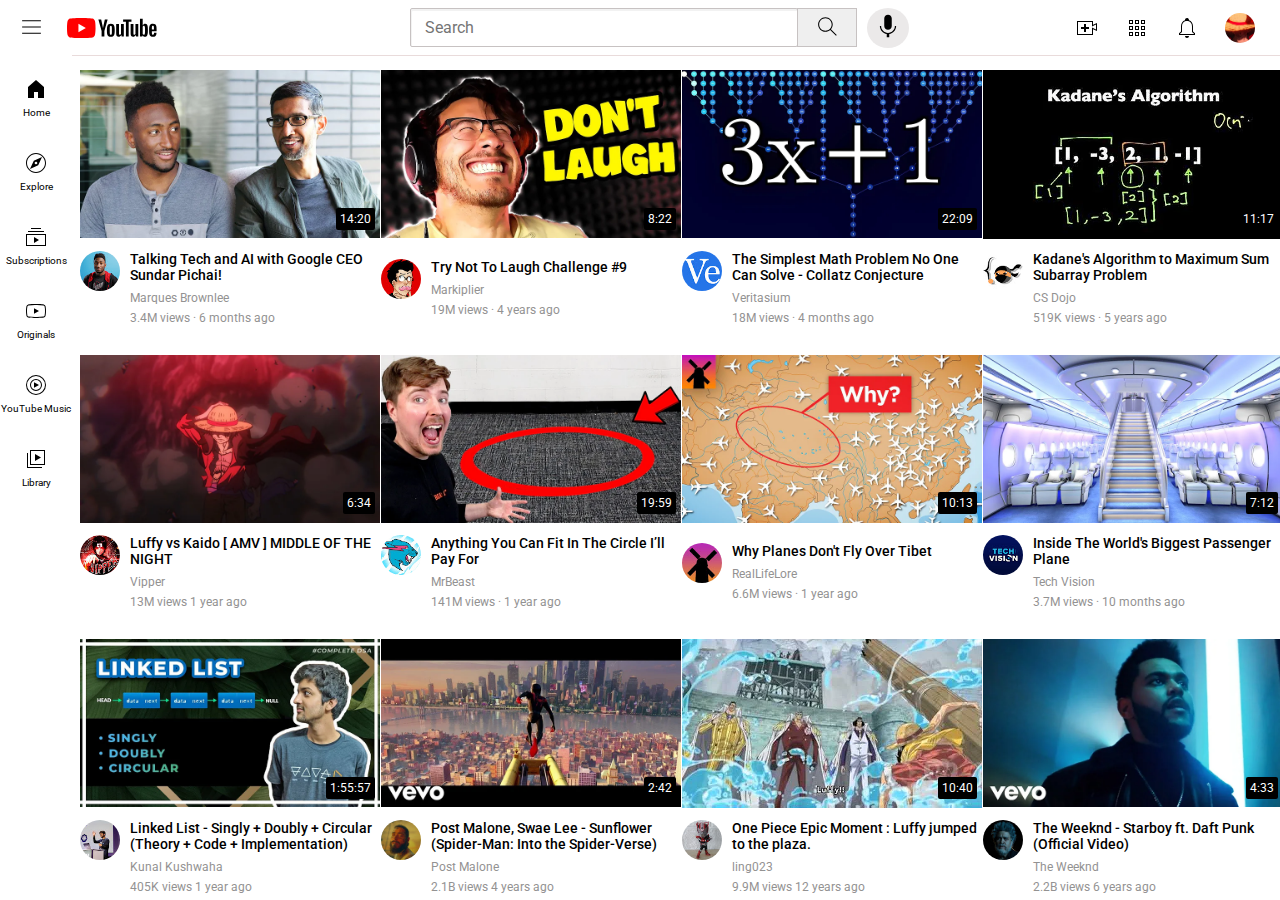
==== youtube/index.html @ da50f61a "DAY 5 HTML-CSS PROGRESS" ====
<!DOCTYPE html>
<html>
<head>
    <title>youtube clone</title> 
    <link rel="stylesheet" href="thumbnail.css">
    <link rel="stylesheet" href="grid_file.css">
    <link rel="stylesheet" href="header.css">
    <link rel="stylesheet" href="side-bar.css">
    <link rel="preconnect" href="https://fonts.googleapis.com">
    <link rel="preconnect" href="https://fonts.gstatic.com" crossorigin>
    <link href="https://fonts.googleapis.com/css2?family=Roboto:wght@400;500;700&display=swap" rel="stylesheet">
</head>
<body>
    <div class="header">
        <div class="left-section">
            <img class="ham" src="Logo/hamburger-menu.svg">
            <img class="ytlogo" src="Logo/youtube-logo.svg">
        </div>
        <div class="middle-section">
            <input class="search-bar" type="text" placeholder="Search">
            <button class="search-button"><img class="search-logo" src="Logo/search.svg"></button>
            <button class="voice-button"><img class="voice-search" src="Logo/voice-search-icon.svg"></button>
        </div>
        <div class="right-section">
            <img class="upload" src="Logo/upload.svg">
            <img class="apps" src="Logo/youtube-apps.svg">
            <img class="notifi" src="Logo/notifications.svg">
            <img class="dp" src="Logo/mydb.webp">
        </div>
    </div>
    <div class="sidebar">
        <div class="sidebar-link"><img src="Logo/home.svg"> Home</div>
        <div class="sidebar-link"><img src="Logo/explore.svg">Explore</div>
        <div class="sidebar-link"><img src="Logo/subscriptions.svg">Subscriptions</div>
        <div class="sidebar-link"><img src="Logo/originals.svg">Originals</div>
        <div class="sidebar-link"><img src="Logo/youtube-music.svg">YouTube Music</div>    
        <div class="sidebar-link"><img src="Logo/library.svg">Library</div>    
    </div>
    <div class="container">
        <div class="Img-class">
            <div class="thumbnail_row"><img class="thumbnail" src="Thumbnail/thumbnail-1.webp">
            <div class="video-time">14:20</div>
        </div>
            <div class="video-details">
                <div><img class="profile-pic" src="Profile/channel-1.jpeg"></div>
                <div>
                    <div class="video-title">Talking Tech and AI with Google CEO Sundar Pichai!</div>
                    <div class="video-creator">Marques Brownlee</div>
                    <div class="video-content">3.4M views · 6 months ago</div>
                </div>
            </div>
        </div>
        <div class="Img-class">
            <div class="thumbnail_row"><img class="thumbnail" src="Thumbnail/thumbnail-2.webp">
                <div class="video-time-1">8:22</div>
            </div>
            <div class="video-details">
                <div ><img class="profile-pic" src="Profile/channel-2.jpeg"></div>
                <div>
                    <div class="video-title">Try Not To Laugh Challenge #9</div>
                    <div class="video-creator">Markiplier</div>
                    <div class="video-content">19M views · 4 years ago</div>
                </div>
            </div>
        </div>
        <div class="Img-class">
            <div class="thumbnail_row"><img class="thumbnail" src="Thumbnail/thumbnail-4.webp">
                <div class="video-time">22:09</div>
            </div>
            <div class="video-details">
                <div ><img class="profile-pic" src="Profile/channel-4.jpeg"></div>
                <div>
                    <div class="video-title">The Simplest Math Problem No One Can Solve - Collatz Conjecture</div>
                    <div class="video-creator">Veritasium</div>
                    <div class="video-content">18M views · 4 months ago</div>
                </div>
            </div>
        </div>
        <div class="Img-class">
            <div class="thumbnail_row"><img class="thumbnail" src="Thumbnail/thumbnail-5.webp">
                <div class="video-time">11:17</div>
            </div>
            <div class="video-details">
                <div ><img class="profile-pic" src="Profile/channel-5.jpeg"></div>
                <div>
                    <div class="video-title">Kadane's Algorithm to Maximum Sum Subarray Problem</div>
                    <div class="video-creator">CS Dojo</div>
                    <div class="video-content">519K views · 5 years ago</div>
                </div>
            </div>
        </div>
        <div class="Img-class">
            <div class="thumbnail_row"><img class="thumbnail" src="Thumbnail/thumbnail-3.webp">
                <div class="video-time">6:34</div>
            </div>
            <div class="video-details">
                <div ><img class="profile-pic" src="Profile/channel-3.jpg"></div>
                <div>
                    <div class="video-title">Luffy vs Kaido [ AMV ] MIDDLE OF THE NIGHT</div>
                    <div class="video-creator">Vipper </div>
                    <div class="video-content">13M views 1 year ago</div>
                </div>
            </div>
        </div>
        <div class="Img-class">
            <div class="thumbnail_row"><img class="thumbnail" src="Thumbnail/thumbnail-6.webp">
                <div class="video-time">19:59</div>
            </div>
            <div class="video-details">
                <div ><img class="profile-pic" src="Profile/channel-6.jpeg"></div>
                <div>
                    <div class="video-title">Anything You Can Fit In The Circle I’ll Pay For</div>
                    <div class="video-creator">MrBeast</div>
                    <div class="video-content">141M views · 1 year ago</div>
                </div>
            </div>
        </div>
        <div class="Img-class">
            <div class="thumbnail_row"><img class="thumbnail" src="Thumbnail/thumbnail-7.webp">
                <div class="video-time-1">10:13</div></div>
            <div class="video-details">
                <div ><img class="profile-pic" src="Profile/channel-7.jpeg"></div>
                <div>
                    <div class="video-title">Why Planes Don't Fly Over Tibet</div>
                    <div class="video-creator">RealLifeLore</div>
                    <div class="video-content">6.6M views · 1 year ago</div>
                </div>
            </div>
        </div>
        <div class="Img-class">
            <div class="thumbnail_row"><img class="thumbnail" src="Thumbnail/thumbnail-8.webp">
                <div class="video-time">7:12</div>
            </div>
            <div class="video-details">
                <div ><img class="profile-pic" src="Profile/channel-8.jpeg"></div>
                <div>
                    <div class="video-title">Inside The World's Biggest Passenger Plane</div>
                    <div class="video-creator">Tech Vision</div>
                    <div class="video-content">3.7M views · 10 months ago</div>
                </div>
            </div>
        </div>
        <div class="Img-class">
            <div class="thumbnail_row"><img class="thumbnail" src="Thumbnail/thumbnail-9.webp">
                <div class="video-time">1:55:57</div>
            </div>
            <div class="video-details">
                <div ><img class="profile-pic" src="Profile/channel-9.jpeg"></div>
                <div>
                    <div class="video-title">Linked List - Singly + Doubly + Circular (Theory + Code + Implementation)</div>
                    <div class="video-creator"> Kunal Kushwaha</div>
                    <div class="video-content">405K views 1 year ago</div>
                </div>
            </div>
        </div>
        <div class="Img-class">
            <div class="thumbnail_row"><img class="thumbnail" src="Thumbnail/thumbnail-10.webp">
                <div class="video-time">2:42</div>
            </div>
            <div class="video-details">
                <div ><img class="profile-pic" src="Profile/channel-10.jpeg"></div>
                <div>
                    <div class="video-title">
                        Post Malone, Swae Lee - Sunflower (Spider-Man: Into the Spider-Verse)</div>
                    <div class="video-creator">Post Malone</div>
                    <div class="video-content">2.1B views 4 years ago</div>
                </div>
            </div>
        </div>
        <div class="Img-class">
            <div class="thumbnail_row"><img class="thumbnail" src="Thumbnail/thumbnail-11.webp">
                <div class="video-time">10:40</div>
            </div>
            <div class="video-details">
                <div ><img class="profile-pic" src="Profile/channel-11.jpeg"></div>
                <div>
                    <div class="video-title">One Piece Epic Moment : Luffy jumped to the plaza.</div>
                    <div class="video-creator">ling023 </div>
                    <div class="video-content">9.9M views 12 years ago</div>
                </div>
            </div>
        </div>
        <div class="Img-class">
            <div class="thumbnail_row"><img class="thumbnail" src="Thumbnail/thumbnail-12.webp">
                <div class="video-time">4:33</div>
            </div>
            <div class="video-details">
                <div ><img class="profile-pic" src="Profile/channel-12.jpg"></div>
                <div>
                    <div class="video-title">The Weeknd - Starboy ft. Daft Punk (Official Video)</div>
                    <div class="video-creator"> The Weeknd</div>
                    <div class="video-content">2.2B views 6 years ago</div>
                </div>
            </div>
        </div>
    </div>
</body>
</html>
---- youtube/thumbnail.css ----
.Img-class{
    display: grid;
    width: 300px;
}
.thumbnail_row{
    position: relative;
}
.thumbnail{
    width: 100%;
}
.video-details{
    display: grid;
    grid-template-columns: 50px 1fr;
    margin-top: 8px;
}
.profile-pic{
    width: 40px;
    border-radius: 50%;
}
.video-title{
    font-size: 14px;
    font-weight: 500;
    padding: 0px;
    margin-bottom: 8px;
}
.video-creator{
    font-size: 12px;
    color: rgb(147, 146, 146);
    margin-bottom: 6px;
}
.video-content{
    font-size: 12px;
    color: rgb(147, 146, 146);
}
.video-time{
    position: absolute;
    background-color: black;
    color: rgb(255, 255, 255);
    bottom: 13px;
    right: 5px;
    font-family: 'Roboto',Arial;
    font-size: 12px;
    padding-left: 4px;
    padding-right: 4px;
    padding-top: 4px;
    padding-bottom: 4px;
    border-radius: 2px;
}
.video-time-1{
    position: absolute;
    background-color: black;
    color: rgb(255, 255, 255);
    bottom: 21px;
    right: 5px;
    font-family: 'Roboto',Arial;
    font-size: 12px;
    padding-left: 4px;
    padding-right: 4px;
    padding-top: 4px;
    padding-bottom: 4px;
    border-radius: 2px;
}
---- youtube/grid_file.css ----
body{
    font-family: 'Roboto',Arial;
    margin: 0;
    padding-top: 70px;
    padding-left: 80px;
}
.container{
    display: grid;
    grid-template-columns: 1fr 1fr 1fr 1fr;
    row-gap: 30px;
    column-gap: 1px;
}
---- youtube/header.css ----
.header{
    height: 55px;
    display: flex;
    flex-direction: row;
    justify-content: space-between;
    position: fixed;
    background-color: rgb(255, 255, 255);
    top: 0;
    left: 0;
    right: 0;
    border-bottom-width:1px ;
    border-bottom-style:solid ;
    border-bottom-color:rgb(233, 219, 219) ;
    z-index: 100;
}
.left-section{
    width: 160px;
    display: flex;
    align-items: center;
}
.middle-section{
    flex: 1;
    margin-left: 250px;
    margin-right: 35px;
    display: flex;
    align-items: center;
}
.right-section{
    width: 180px;
    display: flex;
    align-items: center;
    justify-content: space-between;
    margin-right: 25px;
    flex-shrink: 0;
}
.search-bar{
    flex: 1;
    max-width: 370px;
    width: 0;
    height: 35px;
    border: 1px;
    border-style: solid;
    border-radius: 2px;
    border-color: rgb(199, 194, 194);
    padding-left: 14px;
    font-family: 'Roboto',Arial;
    font-size: 15px;
    box-shadow: inset 1px 2px rgba(0, 0, 0, 0.05);
}
.search-bar::placeholder{
    font-size: 16px;
    font-family: 'Roboto',Arial;
}
.ytlogo{
    height: 20px;
    margin-left: 23px;
}
.ham{
    height: 25px;
    margin-left: 19px;
}
.search-logo{
    height: 25px;
}
.search-button{
    background-color: rgb(239, 239, 239);
    height: 39px;
    width: 60px;
    border: 1px;
    border-style: solid;
    border-color: rgb(199, 194, 194);
    margin-left: -1px;
}
.voice-button{
    border: none;
    margin-left: 10px;
    height: 40px;
    border-radius: 50%;
    background-color: rgb(235, 233, 233);

}
.voice-search{
width: 30px;
}
.upload{
    height: 24px;
}
.apps{
    height: 24px;
}
.notifi{
    height: 24px;
}
.dp{
    height: 30px;
    border-radius: 50%;
}
---- youtube/side-bar.css ----
.sidebar{
    position: fixed;
    left:0;
    bottom: 0;
    top: 55px;
    background-color: rgb(255, 255, 255);
    width: 72px;
    padding-top: 5px;
    cursor: pointer;
    z-index: 200;
}
.sidebar-link{
    height: 74px;
    display: flex;
    justify-content: center;
    align-items: center;
    flex-direction: column;
}
.sidebar-link img{
    height: 24px;
    margin-bottom: 6px;
}
.sidebar-link:hover{
    background-color: rgb(235, 235, 230);
}
.sidebar-link{
    font-family: 'Roboto',Arial;
    font-size: 10px;
}
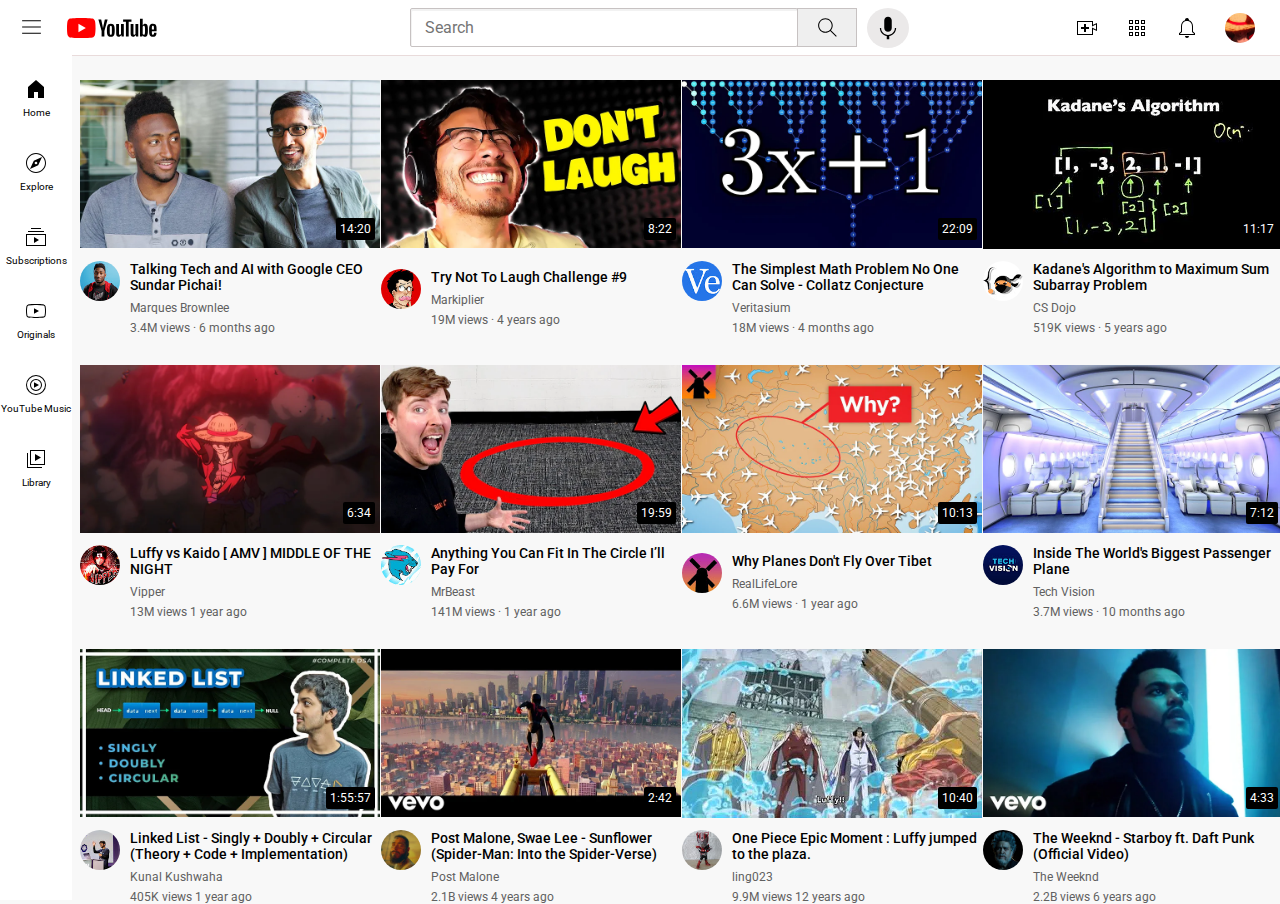
==== commit 20a43a5f: "DAY 6 HTML-CSS PROGRESS" ====
--- a/youtube/index.html
+++ b/youtube/index.html
@@ -18,13 +18,13 @@
         </div>
         <div class="middle-section">
             <input class="search-bar" type="text" placeholder="Search">
-            <button class="search-button"><img class="search-logo" src="Logo/search.svg"></button>
-            <button class="voice-button"><img class="voice-search" src="Logo/voice-search-icon.svg"></button>
+            <button class="search-button"><img class="search-logo" src="Logo/search.svg"><div class="tool-tip">Search</div></button>
+            <button class="voice-button"><img class="voice-search" src="Logo/voice-search-icon.svg"><div class="tool-tip">Search with your voice</div></button>
         </div>
         <div class="right-section">
-            <img class="upload" src="Logo/upload.svg">
-            <img class="apps" src="Logo/youtube-apps.svg">
-            <img class="notifi" src="Logo/notifications.svg">
+            <div class="upload-logo"><img class="upload" src="Logo/upload.svg"><div class="tool-tip">Create</div></div>
+            <div class="app-logo"><img class="apps" src="Logo/youtube-apps.svg"><div class="tool-tip">YouTube apps</div></div>
+            <div class="notifi-logo"><img class="notifi" src="Logo/notifications.svg"><div class="tool-tip">Notifications</div></div>
             <img class="dp" src="Logo/mydb.webp">
         </div>
     </div>
--- a/youtube/thumbnail.css
+++ b/youtube/thumbnail.css
@@ -25,12 +25,12 @@
 }
 .video-creator{
     font-size: 12px;
-    color: rgb(147, 146, 146);
+    color: rgb(96, 96, 96);
     margin-bottom: 6px;
 }
 .video-content{
     font-size: 12px;
-    color: rgb(147, 146, 146);
+    color: rgb(96, 96, 96);
 }
 .video-time{
     position: absolute;
--- a/youtube/grid_file.css
+++ b/youtube/grid_file.css
@@ -1,8 +1,9 @@
 body{
     font-family: 'Roboto',Arial;
     margin: 0;
-    padding-top: 70px;
+    padding-top: 80px;
     padding-left: 80px;
+    background-color:rgb(248, 248, 248) ;
 }
 .container{
     display: grid;
--- a/youtube/header.css
+++ b/youtube/header.css
@@ -71,6 +71,43 @@
     border-color: rgb(199, 194, 194);
     margin-left: -1px;
 }
+.search-button,
+.voice-button,
+.upload-logo,
+.app-logo,
+.notifi-logo{
+    display: flex;
+    justify-content: center;
+    position: relative;
+    align-items: center;
+}
+.search-button .tool-tip,
+.voice-button .tool-tip,
+.upload-logo .tool-tip,
+.app-logo .tool-tip,
+.notifi-logo .tool-tip{
+    position: absolute;
+    background-color: gray;
+    color: rgb(255, 255, 255);
+    padding-top: 4px;;
+    padding-bottom: 4px;
+    padding-left: 8px;
+    padding-right: 8px;
+    font-size: 12px;
+    font-family: 'Roboto',Arial;
+    bottom: -30px;
+    opacity: 0;
+    transition: opacity 0.15s;
+    pointer-events: none;
+    white-space: nowrap;
+}
+.search-button:hover .tool-tip,
+.voice-button:hover .tool-tip,
+.upload-logo:hover .tool-tip,
+.app-logo:hover .tool-tip,
+.notifi-logo:hover .tool-tip{
+    opacity: 1;
+}
 .voice-button{
     border: none;
     margin-left: 10px;
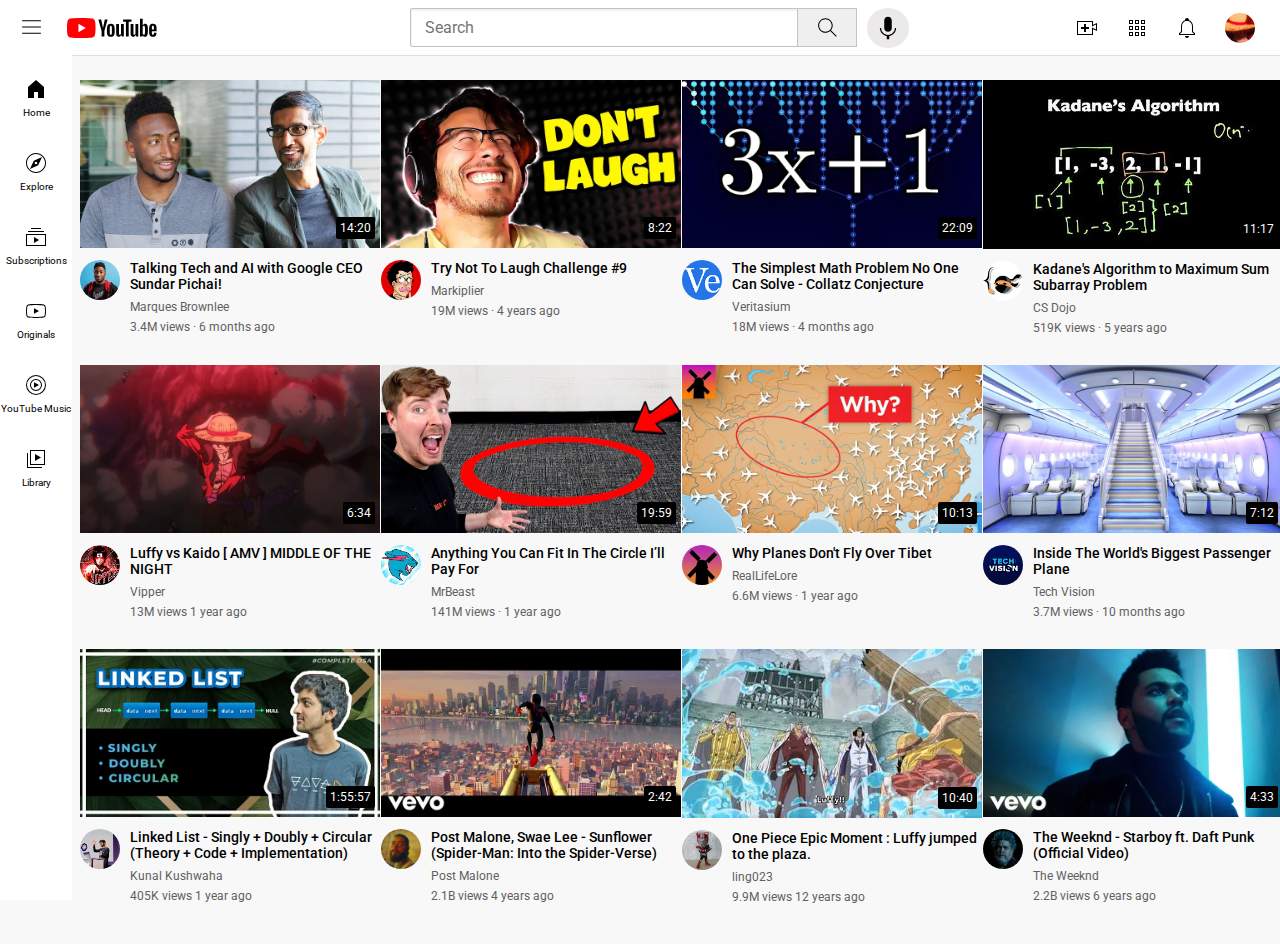
==== commit 3008b8bf: "DAY 7 HTML-CSS PROGRESS" ====
--- a/youtube/index.html
+++ b/youtube/index.html
@@ -37,6 +37,7 @@
         <div class="sidebar-link"><img src="Logo/library.svg">Library</div>    
     </div>
     <div class="container">
+        <a class="link" href="https://youtu.be/n2RNcPRtAiY">
         <div class="Img-class">
             <div class="thumbnail_row"><img class="thumbnail" src="Thumbnail/thumbnail-1.webp">
             <div class="video-time">14:20</div>
@@ -49,10 +50,11 @@
                     <div class="video-content">3.4M views · 6 months ago</div>
                 </div>
             </div>
-        </div>
+        </div></a>
+        <a class="link" href="https://youtu.be/mP0RAo9SKZk">
         <div class="Img-class">
             <div class="thumbnail_row"><img class="thumbnail" src="Thumbnail/thumbnail-2.webp">
-                <div class="video-time-1">8:22</div>
+                <div class="video-time">8:22</div>
             </div>
             <div class="video-details">
                 <div ><img class="profile-pic" src="Profile/channel-2.jpeg"></div>
@@ -62,7 +64,8 @@
                     <div class="video-content">19M views · 4 years ago</div>
                 </div>
             </div>
-        </div>
+        </div></a>
+        <a class="link" href="https://youtu.be/094y1Z2wpJg">
         <div class="Img-class">
             <div class="thumbnail_row"><img class="thumbnail" src="Thumbnail/thumbnail-4.webp">
                 <div class="video-time">22:09</div>
@@ -75,7 +78,8 @@
                     <div class="video-content">18M views · 4 months ago</div>
                 </div>
             </div>
-        </div>
+        </div></a>
+        <a class="link" href="https://youtu.be/86CQq3pKSUw">
         <div class="Img-class">
             <div class="thumbnail_row"><img class="thumbnail" src="Thumbnail/thumbnail-5.webp">
                 <div class="video-time">11:17</div>
@@ -88,7 +92,8 @@
                     <div class="video-content">519K views · 5 years ago</div>
                 </div>
             </div>
-        </div>
+        </div></a>
+        <a class="link" href="https://youtu.be/l4yVf28RfO4">
         <div class="Img-class">
             <div class="thumbnail_row"><img class="thumbnail" src="Thumbnail/thumbnail-3.webp">
                 <div class="video-time">6:34</div>
@@ -101,7 +106,8 @@
                     <div class="video-content">13M views 1 year ago</div>
                 </div>
             </div>
-        </div>
+        </div></a>
+        <a class="link" href="https://youtu.be/yXWw0_UfSFg">
         <div class="Img-class">
             <div class="thumbnail_row"><img class="thumbnail" src="Thumbnail/thumbnail-6.webp">
                 <div class="video-time">19:59</div>
@@ -114,10 +120,11 @@
                     <div class="video-content">141M views · 1 year ago</div>
                 </div>
             </div>
-        </div>
+        </div></a>
+        <a class="link" href="https://youtu.be/fNVa1qMbF9Y">
         <div class="Img-class">
             <div class="thumbnail_row"><img class="thumbnail" src="Thumbnail/thumbnail-7.webp">
-                <div class="video-time-1">10:13</div></div>
+                <div class="video-time">10:13</div></div>
             <div class="video-details">
                 <div ><img class="profile-pic" src="Profile/channel-7.jpeg"></div>
                 <div>
@@ -126,7 +133,8 @@
                     <div class="video-content">6.6M views · 1 year ago</div>
                 </div>
             </div>
-        </div>
+        </div></a>
+        <a class="link" href="https://youtu.be/lFm4EM1juls">
         <div class="Img-class">
             <div class="thumbnail_row"><img class="thumbnail" src="Thumbnail/thumbnail-8.webp">
                 <div class="video-time">7:12</div>
@@ -139,7 +147,8 @@
                     <div class="video-content">3.7M views · 10 months ago</div>
                 </div>
             </div>
-        </div>
+        </div></a>
+        <a class="link" href="https://youtu.be/58YbpRDc4yw">
         <div class="Img-class">
             <div class="thumbnail_row"><img class="thumbnail" src="Thumbnail/thumbnail-9.webp">
                 <div class="video-time">1:55:57</div>
@@ -152,7 +161,8 @@
                     <div class="video-content">405K views 1 year ago</div>
                 </div>
             </div>
-        </div>
+        </div></a>
+        <a class="link" href="https://youtu.be/ApXoWvfEYVU">
         <div class="Img-class">
             <div class="thumbnail_row"><img class="thumbnail" src="Thumbnail/thumbnail-10.webp">
                 <div class="video-time">2:42</div>
@@ -166,7 +176,8 @@
                     <div class="video-content">2.1B views 4 years ago</div>
                 </div>
             </div>
-        </div>
+        </div></a>
+        <a class="link" href="https://youtu.be/ngumaU6ILHo">
         <div class="Img-class">
             <div class="thumbnail_row"><img class="thumbnail" src="Thumbnail/thumbnail-11.webp">
                 <div class="video-time">10:40</div>
@@ -179,7 +190,8 @@
                     <div class="video-content">9.9M views 12 years ago</div>
                 </div>
             </div>
-        </div>
+        </div></a>
+        <a class="link" href="https://youtu.be/34Na4j8AVgA">
         <div class="Img-class">
             <div class="thumbnail_row"><img class="thumbnail" src="Thumbnail/thumbnail-12.webp">
                 <div class="video-time">4:33</div>
@@ -192,7 +204,7 @@
                     <div class="video-content">2.2B views 6 years ago</div>
                 </div>
             </div>
-        </div>
+        </div></a>
     </div>
 </body>
 </html>--- a/youtube/thumbnail.css
+++ b/youtube/thumbnail.css
@@ -46,17 +46,7 @@
     padding-bottom: 4px;
     border-radius: 2px;
 }
-.video-time-1{
-    position: absolute;
-    background-color: black;
-    color: rgb(255, 255, 255);
-    bottom: 21px;
-    right: 5px;
-    font-family: 'Roboto',Arial;
-    font-size: 12px;
-    padding-left: 4px;
-    padding-right: 4px;
-    padding-top: 4px;
-    padding-bottom: 4px;
-    border-radius: 2px;
+.link{
+    text-decoration: none;
+    color: rgb(0, 0, 0);
 }--- a/youtube/grid_file.css
+++ b/youtube/grid_file.css
@@ -10,4 +10,15 @@
     grid-template-columns: 1fr 1fr 1fr 1fr;
     row-gap: 30px;
     column-gap: 1px;
+    margin-bottom: 40px
+}
+@media(max-width:750px){
+    .container{
+        grid-template-columns: 1fr 1fr;
+    }
+}
+@media(max-width:751px)and(max-width:999px){
+    .container{
+        grid-template-columns: 1fr 1fr;
+    }
 }